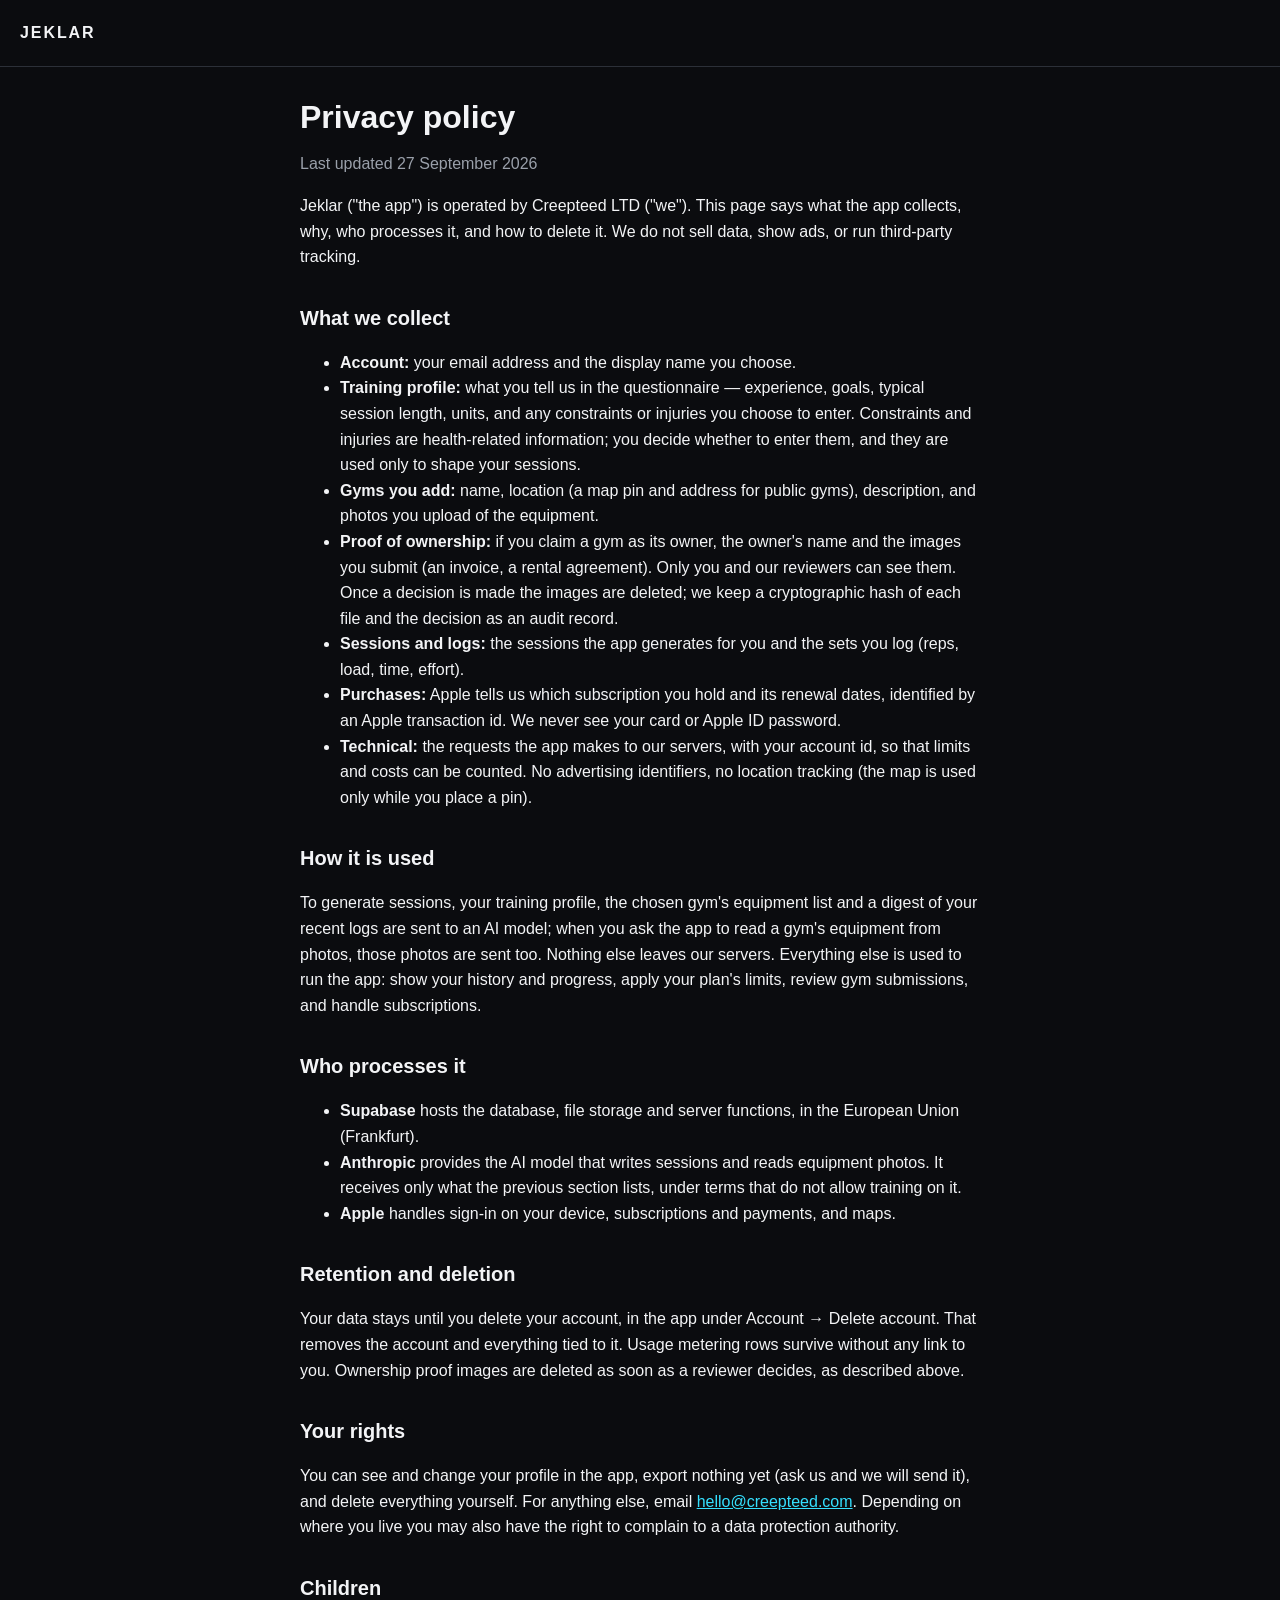
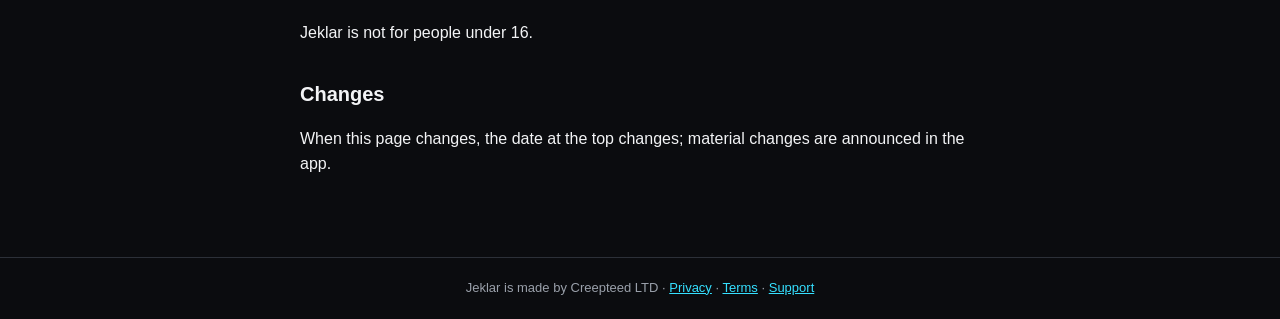
==== privacy.html @ 9e161740 "Jeklar site: privacy policy, terms of use, support" ====
<!doctype html><html lang="en"><head><meta charset="utf-8"><meta name="viewport" content="width=device-width,initial-scale=1"><link rel="stylesheet" href="style.css"><title>Jeklar — Privacy policy</title></head><body><header><a href="./">JEKLAR</a></header><main>
<h1>Privacy policy</h1><p class="muted">Last updated 27 September 2026</p>
<p>Jeklar ("the app") is operated by Creepteed LTD ("we"). This page says what the app collects, why, who processes it, and how to delete it. We do not sell data, show ads, or run third-party tracking.</p>
<h2>What we collect</h2>
<ul>
<li><strong>Account:</strong> your email address and the display name you choose.</li>
<li><strong>Training profile:</strong> what you tell us in the questionnaire — experience, goals, typical session length, units, and any constraints or injuries you choose to enter. Constraints and injuries are health-related information; you decide whether to enter them, and they are used only to shape your sessions.</li>
<li><strong>Gyms you add:</strong> name, location (a map pin and address for public gyms), description, and photos you upload of the equipment.</li>
<li><strong>Proof of ownership:</strong> if you claim a gym as its owner, the owner's name and the images you submit (an invoice, a rental agreement). Only you and our reviewers can see them. Once a decision is made the images are deleted; we keep a cryptographic hash of each file and the decision as an audit record.</li>
<li><strong>Sessions and logs:</strong> the sessions the app generates for you and the sets you log (reps, load, time, effort).</li>
<li><strong>Purchases:</strong> Apple tells us which subscription you hold and its renewal dates, identified by an Apple transaction id. We never see your card or Apple ID password.</li>
<li><strong>Technical:</strong> the requests the app makes to our servers, with your account id, so that limits and costs can be counted. No advertising identifiers, no location tracking (the map is used only while you place a pin).</li>
</ul>
<h2>How it is used</h2>
<p>To generate sessions, your training profile, the chosen gym's equipment list and a digest of your recent logs are sent to an AI model; when you ask the app to read a gym's equipment from photos, those photos are sent too. Nothing else leaves our servers. Everything else is used to run the app: show your history and progress, apply your plan's limits, review gym submissions, and handle subscriptions.</p>
<h2>Who processes it</h2>
<ul>
<li><strong>Supabase</strong> hosts the database, file storage and server functions, in the European Union (Frankfurt).</li>
<li><strong>Anthropic</strong> provides the AI model that writes sessions and reads equipment photos. It receives only what the previous section lists, under terms that do not allow training on it.</li>
<li><strong>Apple</strong> handles sign-in on your device, subscriptions and payments, and maps.</li>
</ul>
<h2>Retention and deletion</h2>
<p>Your data stays until you delete your account, in the app under Account → Delete account. That removes the account and everything tied to it. Usage metering rows survive without any link to you. Ownership proof images are deleted as soon as a reviewer decides, as described above.</p>
<h2>Your rights</h2>
<p>You can see and change your profile in the app, export nothing yet (ask us and we will send it), and delete everything yourself. For anything else, email <a href="mailto:hello@creepteed.com">hello@creepteed.com</a>. Depending on where you live you may also have the right to complain to a data protection authority.</p>
<h2>Children</h2>
<p>Jeklar is not for people under 16.</p>
<h2>Changes</h2>
<p>When this page changes, the date at the top changes; material changes are announced in the app.</p>
</main><footer>Jeklar is made by Creepteed LTD · <a href="privacy.html">Privacy</a> · <a href="terms.html">Terms</a> · <a href="support.html">Support</a></footer></body></html>
---- style.css ----
:root{--bg:#0B0C0F;--surface:#16181D;--text:#F3F4F6;--muted:#9AA0AA;--accent:#35E0FF;--line:#2C3038}
*{box-sizing:border-box}body{margin:0;background:var(--bg);color:var(--text);font:16px/1.6 -apple-system,BlinkMacSystemFont,"Segoe UI",Roboto,Helvetica,Arial,sans-serif}
main{max-width:720px;margin:0 auto;padding:32px 20px 64px}header{border-bottom:1px solid var(--line);padding:20px;}header a{color:var(--text);text-decoration:none;font-weight:700;letter-spacing:.12em}
h1{font-size:32px;line-height:1.15;margin:0 0 8px}h2{font-size:20px;margin:32px 0 8px}p,li{color:var(--text)}.muted{color:var(--muted)}a{color:var(--accent)}
nav a{margin-right:16px}footer{color:var(--muted);font-size:13px;border-top:1px solid var(--line);padding:20px;text-align:center}
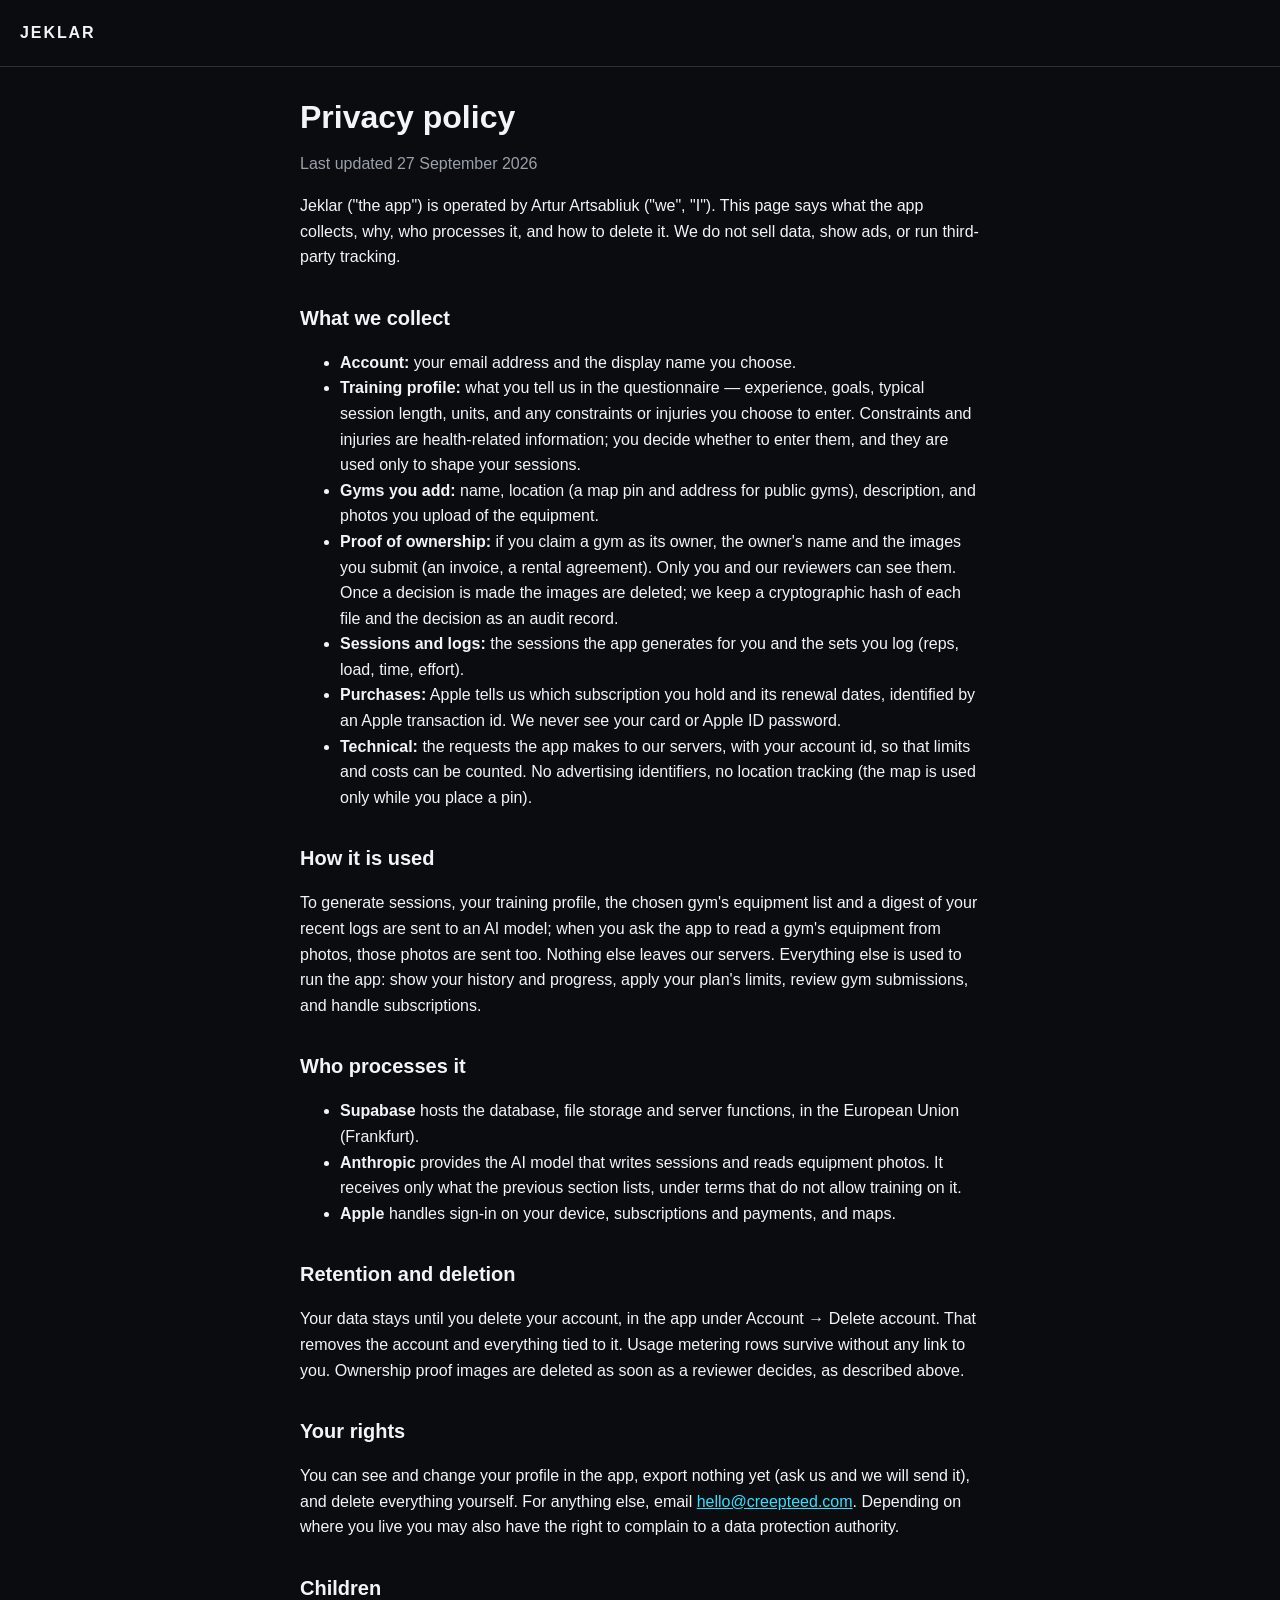
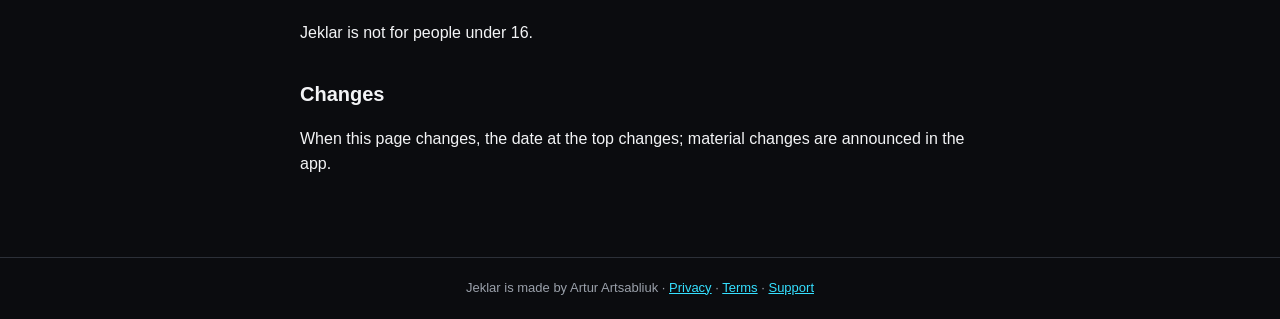
==== commit ecbcf8a9: "Pages: Jeklar is made by Artur Artsabliuk" ====
--- a/privacy.html
+++ b/privacy.html
@@ -1,6 +1,6 @@
 <!doctype html><html lang="en"><head><meta charset="utf-8"><meta name="viewport" content="width=device-width,initial-scale=1"><link rel="stylesheet" href="style.css"><title>Jeklar — Privacy policy</title></head><body><header><a href="./">JEKLAR</a></header><main>
 <h1>Privacy policy</h1><p class="muted">Last updated 27 September 2026</p>
-<p>Jeklar ("the app") is operated by Creepteed LTD ("we"). This page says what the app collects, why, who processes it, and how to delete it. We do not sell data, show ads, or run third-party tracking.</p>
+<p>Jeklar ("the app") is operated by Artur Artsabliuk ("we", "I"). This page says what the app collects, why, who processes it, and how to delete it. We do not sell data, show ads, or run third-party tracking.</p>
 <h2>What we collect</h2>
 <ul>
 <li><strong>Account:</strong> your email address and the display name you choose.</li>
@@ -27,4 +27,4 @@
 <p>Jeklar is not for people under 16.</p>
 <h2>Changes</h2>
 <p>When this page changes, the date at the top changes; material changes are announced in the app.</p>
-</main><footer>Jeklar is made by Creepteed LTD · <a href="privacy.html">Privacy</a> · <a href="terms.html">Terms</a> · <a href="support.html">Support</a></footer></body></html>
+</main><footer>Jeklar is made by Artur Artsabliuk · <a href="privacy.html">Privacy</a> · <a href="terms.html">Terms</a> · <a href="support.html">Support</a></footer></body></html>
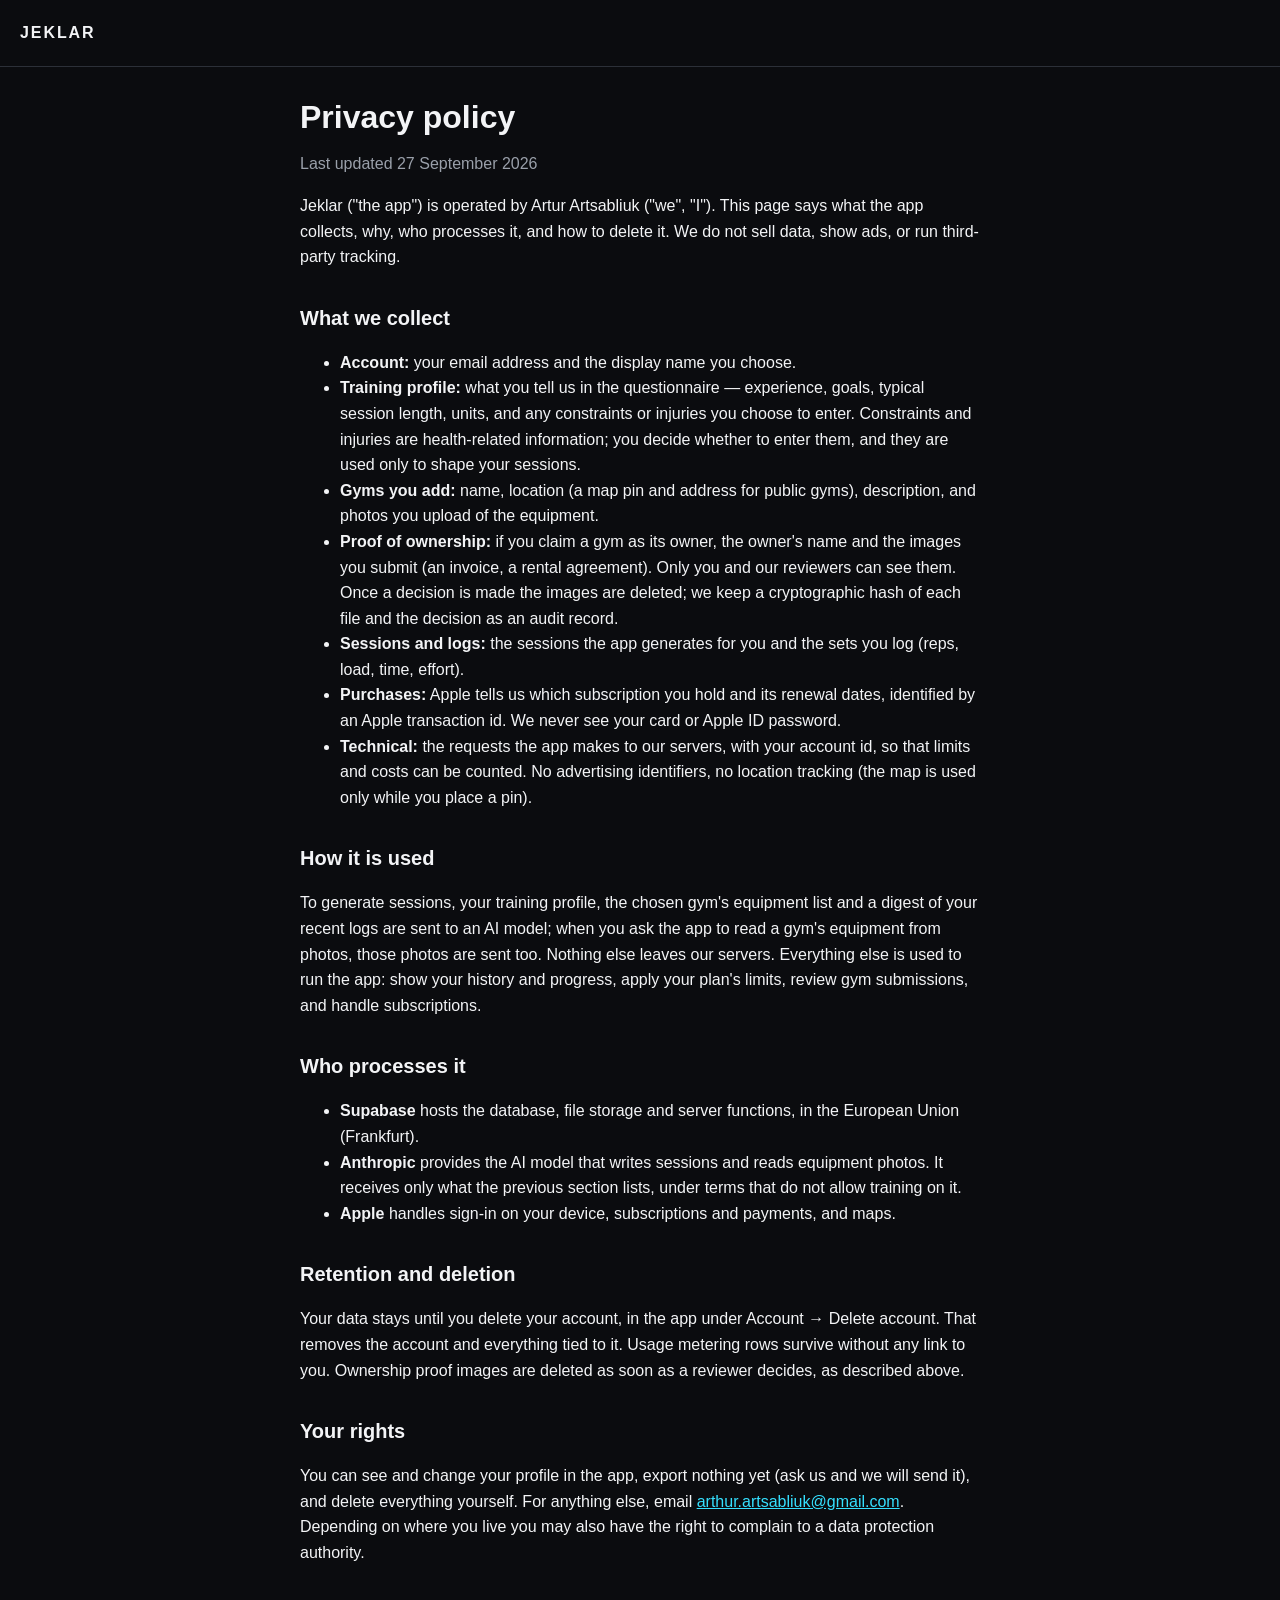
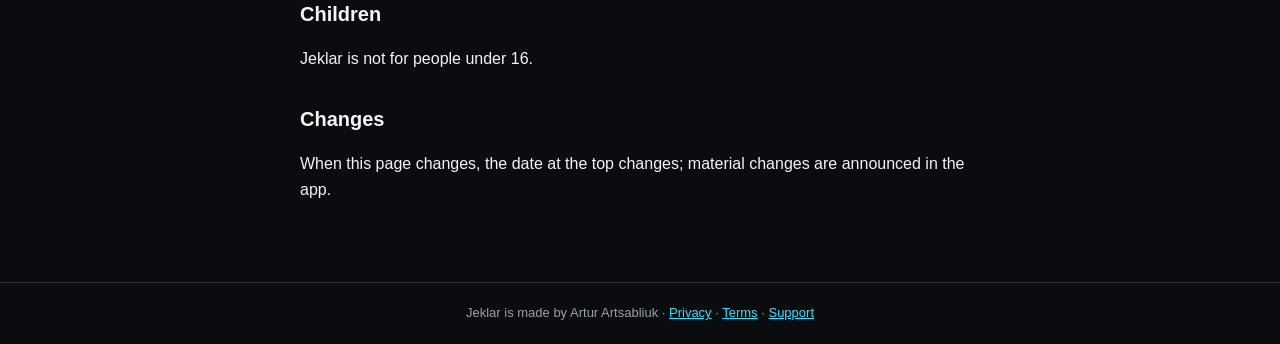
==== commit 94f8346c: "Pages: contact is arthur.artsabliuk@gmail.com" ====
--- a/privacy.html
+++ b/privacy.html
@@ -22,7 +22,7 @@
 <h2>Retention and deletion</h2>
 <p>Your data stays until you delete your account, in the app under Account → Delete account. That removes the account and everything tied to it. Usage metering rows survive without any link to you. Ownership proof images are deleted as soon as a reviewer decides, as described above.</p>
 <h2>Your rights</h2>
-<p>You can see and change your profile in the app, export nothing yet (ask us and we will send it), and delete everything yourself. For anything else, email <a href="mailto:hello@creepteed.com">hello@creepteed.com</a>. Depending on where you live you may also have the right to complain to a data protection authority.</p>
+<p>You can see and change your profile in the app, export nothing yet (ask us and we will send it), and delete everything yourself. For anything else, email <a href="mailto:arthur.artsabliuk@gmail.com">arthur.artsabliuk@gmail.com</a>. Depending on where you live you may also have the right to complain to a data protection authority.</p>
 <h2>Children</h2>
 <p>Jeklar is not for people under 16.</p>
 <h2>Changes</h2>
